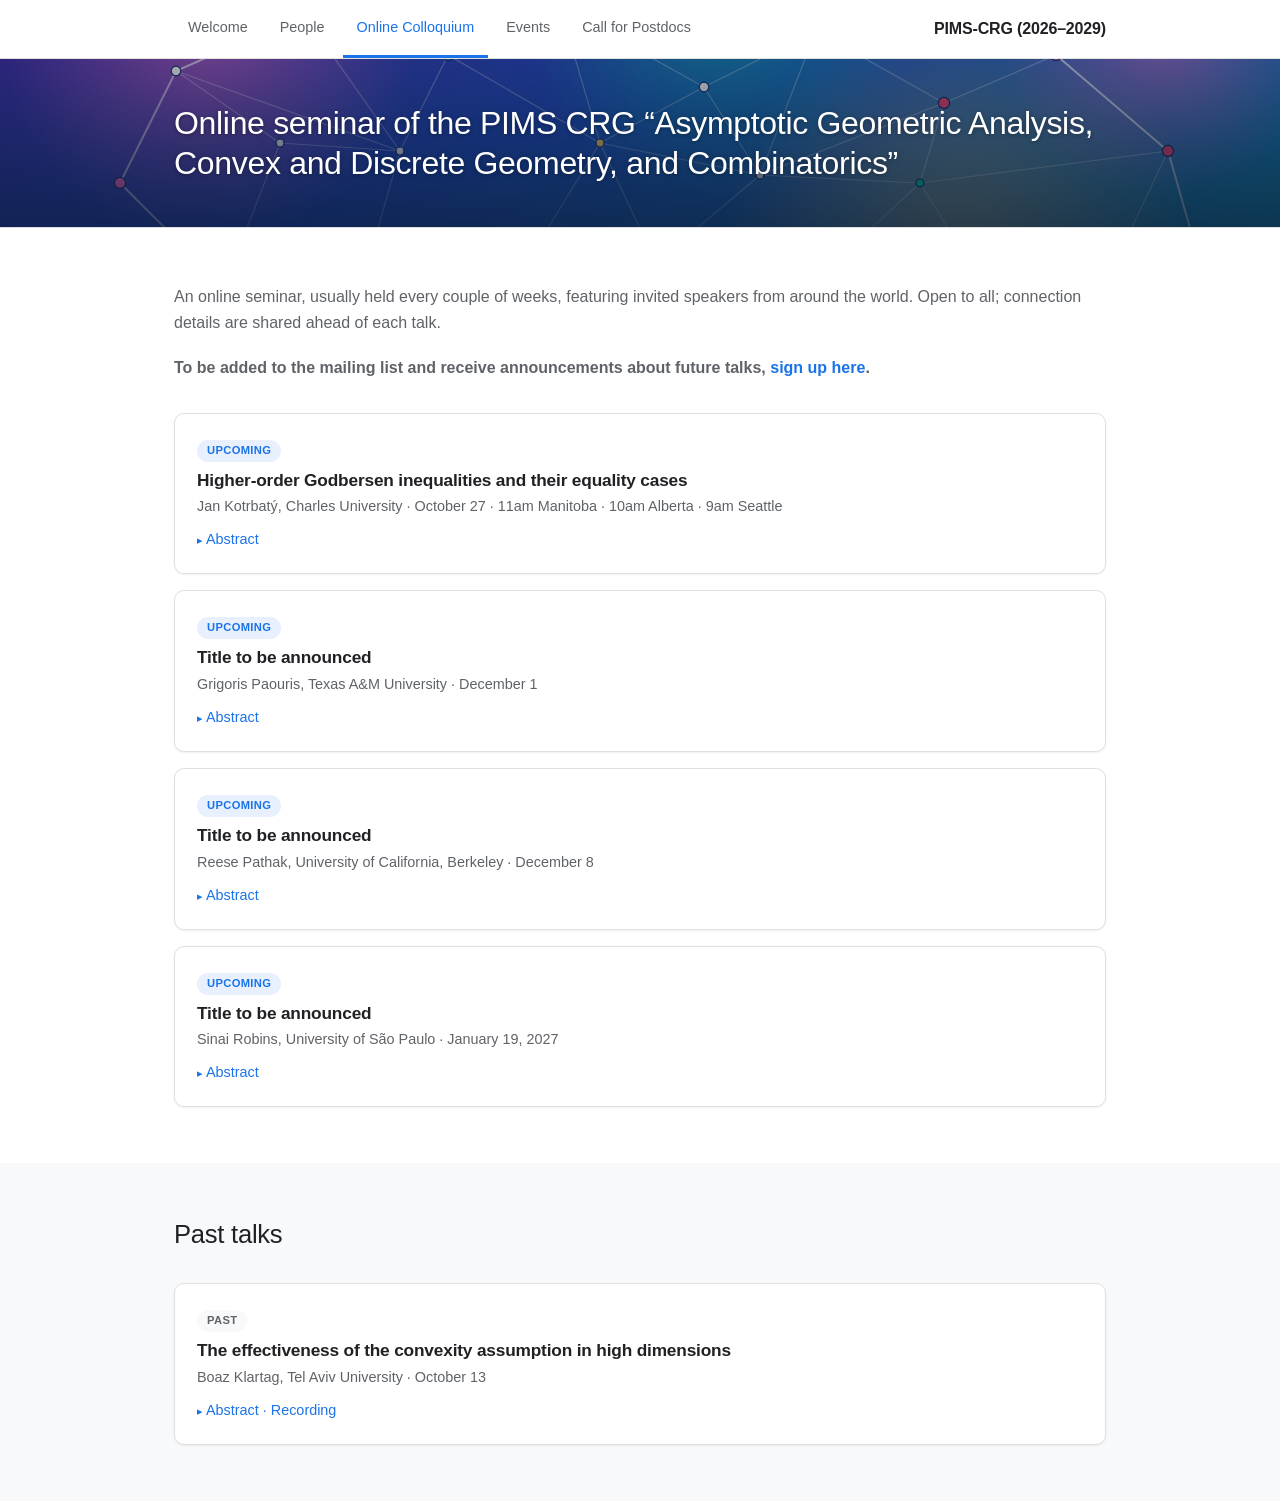
==== colloquium.html @ e13cee35 "Show Recording link inline next to Abstract toggle Co-Authored-By: Claude Sonnet 5 <noreply@anthropi" ====
<!doctype html>
<html lang="en">
<head>
  <meta charset="UTF-8" />
  <meta name="viewport" content="width=device-width, initial-scale=1.0" />
  <title>Online Colloquium | PIMS-CRG (2026&ndash;2029)</title>
  <link rel="stylesheet" href="css/style.css" />
</head>
<body>

  <nav class="site-tabs">
    <div class="container">
      <div class="nav-left">
        <button class="nav-toggle" aria-label="Toggle navigation" aria-expanded="false">
          <span></span>
        </button>
        <div class="main-nav">
          <ul>
            <li><a href="index.html">Welcome</a></li>
            <li><a href="people.html">People</a></li>
            <li><a href="colloquium.html" class="active">Online Colloquium</a></li>
            <li><a href="events.html">Events</a></li>
            <li><a href="postdocs.html">Call for Postdocs</a></li>
          </ul>
        </div>
      </div>
      <a href="index.html" class="brand-inline">PIMS-CRG (2026&ndash;2029)</a>
    </div>
  </nav>

  <div class="page-hero">
    <div class="container">
      <h1>Online seminar of the PIMS CRG &ldquo;Asymptotic Geometric Analysis, Convex and Discrete Geometry, and Combinatorics&rdquo;</h1>
    </div>
  </div>

  <section>
    <div class="container">
      <div class="section-heading wide">
        <p>An online seminar, usually held every couple of weeks, featuring invited speakers from around the world. Open to all; connection details are shared ahead of each talk.</p>
        <p><strong>To be added to the mailing list and receive announcements about future talks, <a href="https://docs.google.com/forms/d/e/1FAIpQLSdbooinpxoPMPioJtc5lwDkZCcpFOWzXtExildClo802I8Ixw/viewform?usp=publish-editor">sign up here</a>.</strong></p>
      </div>

      <div class="seminar-item">
        <span class="event-status">Upcoming</span>
        <h3 class="event-title">Higher-order Godbersen inequalities and their equality cases</h3>
        <p class="event-meta">Jan Kotrbat&yacute;, Charles University &middot; October 27 &middot; 11am Manitoba &middot; 10am Alberta &middot; 9am Seattle</p>
        <details class="abstract-toggle">
          <summary>Abstract</summary>
          <p class="muted">
            In his 1938 thesis, C. Godbersen conjectured that, among convex bodies of
            fixed positive volume, the mixed volume of a body and its reflection
            about the origin is maximized by simplices. Although not stated
            explicitly in Godbersen&rsquo;s thesis, it has been commonly conjectured
            that simplices are the only maximizers. Previously, only special cases
            and consequences of this conjecture were known. The former include
            convex bodies in dimensions two and three, bodies of constant width, and
            locally anti-blocking bodies. The latter include, for example, the
            Rogers&ndash;Shephard inequality for the volume of the difference body.
          </p>
          <p class="muted">
            In this talk we will present a full proof of Godbersen&rsquo;s
            conjecture, including the characterization of the equality cases. The
            proof of the inequality is motivated by a more general conjecture
            proposed in 2000 by R. Schneider, in which the body and its reflection
            are replaced by an array of natural embeddings of the body into a
            product space. The proof of equality cases uses a new characterization
            of simplices in terms of their face lattice. Moreover, our method
            extends naturally to this higher-order setting, providing a full proof
            of Schneider&rsquo;s conjecture.
          </p>
          <p class="muted">
            Based on joint work with F. Fry&scaron;, M. A. Mouamine, and S. Wang.
          </p>
        </details>
      </div>

      <div class="seminar-item">
        <span class="event-status">Upcoming</span>
        <h3 class="event-title">Title to be announced</h3>
        <p class="event-meta">Grigoris Paouris, Texas A&amp;M University &middot; December 1</p>
        <details class="abstract-toggle">
          <summary>Abstract</summary>
          <p class="muted">Abstract to be announced.</p>
        </details>
      </div>

      <div class="seminar-item">
        <span class="event-status">Upcoming</span>
        <h3 class="event-title">Title to be announced</h3>
        <p class="event-meta">Reese Pathak, University of California, Berkeley &middot; December 8</p>
        <details class="abstract-toggle">
          <summary>Abstract</summary>
          <p class="muted">Abstract to be announced.</p>
        </details>
      </div>

      <div class="seminar-item">
        <span class="event-status">Upcoming</span>
        <h3 class="event-title">Title to be announced</h3>
        <p class="event-meta">Sinai Robins, University of S&atilde;o Paulo &middot; January 19, 2027</p>
        <details class="abstract-toggle">
          <summary>Abstract</summary>
          <p class="muted">Abstract to be announced.</p>
        </details>
      </div>
    </div>
  </section>

  <section class="alt">
    <div class="container">
      <div class="section-heading">
        <h2>Past talks</h2>
      </div>

      <div class="seminar-item">
        <span class="event-status past">Past</span>
        <h3 class="event-title">The effectiveness of the convexity assumption in high dimensions</h3>
        <p class="event-meta">Boaz Klartag, Tel Aviv University &middot; October 13</p>
        <details class="abstract-toggle">
          <summary>Abstract &middot; <a href="https://mathtube.org/lecture/video/effectiveness-convexity-assumption-high-dimensions">Recording</a></summary>
          <p class="muted">
            We survey progress from the past five years on the distribution of mass
            in high-dimensional convex bodies and in probability distributions with
            convexity properties. The concentration of measure phenomenon has
            traditionally been studied in highly regular or structured settings,
            such as spheres, Hamming cubes, Gaussian measures, Markov chains, and
            martingales. It turns out that convexity assumptions provide an
            alternative source of regularity in high dimensions with remarkably
            similar features: Lipschitz functions are highly concentrated,
            half-spaces are nearly optimal in the isoperimetric problem, and the
            central limit theorem is nearly as strong as in the setting of
            independent random variables. We will also discuss the role of
            Bourgain&rsquo;s slicing problem as a driving force behind advances in
            our understanding of the convexity assumption in high dimensions. Based
            on joint works with P. Bizeul and J. Lehec.
          </p>
        </details>
      </div>
    </div>
  </section>

  <script src="js/main.js"></script>
</body>
</html>
---- css/style.css ----
/* ============================================
   PIMS CRG — shared stylesheet
   Google Sites–style layout: colored banner header,
   horizontal tab nav, rounded Material-style cards.
   ============================================ */

:root {
  --color-bg: #ffffff;
  --color-bg-alt: #f8f9fa;
  --color-text: #202124;
  --color-text-muted: #5f6368;
  --color-border: #e0e0e0;
  --color-primary: #1a73e8;
  --color-primary-dark: #174ea6;
  --color-banner: #1a56b8;
  --color-banner-dark: #123c82;
  --max-width: 980px;
  --radius: 10px;
  --font-sans: "Google Sans", "Segoe UI", Roboto, -apple-system, BlinkMacSystemFont, Helvetica, Arial, sans-serif;
}

* { box-sizing: border-box; }

[hidden] { display: none !important; }

body {
  margin: 0;
  font-family: var(--font-sans);
  color: var(--color-text);
  background: var(--color-bg);
  line-height: 1.6;
  font-size: 16px;
}

img { max-width: 100%; display: block; }

a { color: var(--color-primary); text-decoration: none; }
a:hover { text-decoration: underline; }

.container {
  max-width: var(--max-width);
  margin: 0 auto;
  padding: 0 24px;
}

h1, h2, h3 {
  font-weight: 500;
  line-height: 1.25;
  letter-spacing: -0.01em;
}

/* ---------- Tab navigation ---------- */

.site-tabs {
  background: #fff;
  border-bottom: 1px solid var(--color-border);
  position: sticky;
  top: 0;
  z-index: 10;
}
.site-tabs .container {
  display: flex;
  align-items: center;
  justify-content: space-between;
  gap: 16px;
}

.nav-left {
  display: flex;
  align-items: center;
}

.nav-toggle {
  display: none;
  background: none;
  border: none;
  padding: 14px 0;
  cursor: pointer;
}
.nav-toggle span,
.nav-toggle::before,
.nav-toggle::after {
  content: "";
  display: block;
  width: 22px;
  height: 2px;
  background: var(--color-text);
  margin: 4px 0;
}

.main-nav ul {
  list-style: none;
  display: flex;
  gap: 4px;
  margin: 0;
  padding: 0;
  flex-wrap: wrap;
}
.main-nav a {
  display: inline-block;
  color: var(--color-text-muted);
  text-decoration: none;
  font-size: 0.9rem;
  font-weight: 500;
  padding: 16px 14px;
  border-bottom: 3px solid transparent;
}
.main-nav a:hover {
  color: var(--color-primary);
  text-decoration: none;
}
.main-nav a.active {
  color: var(--color-primary);
  border-bottom-color: var(--color-primary);
}

.brand-inline {
  flex-shrink: 0;
  color: var(--color-text);
  text-decoration: none;
  font-size: 1rem;
  font-weight: 700;
  letter-spacing: -0.01em;
}
.brand-inline:hover {
  color: var(--color-primary);
  text-decoration: none;
}

@media (max-width: 720px) {
  .nav-toggle { display: block; }
  .main-nav {
    display: none;
    width: 100%;
  }
  .main-nav.open { display: block; }
  .main-nav ul { flex-direction: column; gap: 0; }
  .main-nav a { padding: 12px 4px; border-bottom: 1px solid var(--color-border); border-left: 3px solid transparent; }
  .main-nav a.active { border-bottom-color: var(--color-border); border-left-color: var(--color-primary); }
  .site-tabs .container { flex-wrap: wrap; }
  .nav-left { width: 100%; }
  .brand-inline { order: -1; padding: 14px 0; }
}

/* ---------- Hero banner (welcome page) ---------- */

.hero-banner {
  position: relative;
  min-height: 340px;
  display: flex;
  align-items: flex-end;
  background:
    linear-gradient(0deg, rgba(10, 20, 45, 0.65), rgba(10, 20, 45, 0.15)),
    url("../images/banner-geometry.svg") center / cover no-repeat;
  border-bottom: 1px solid var(--color-border);
}
.hero-banner .container { padding-top: 48px; padding-bottom: 32px; }
.hero-banner .hero-eyebrow {
  color: #fff;
  font-weight: 700;
  font-size: 0.8rem;
  text-transform: uppercase;
  letter-spacing: 0.06em;
  margin-bottom: 10px;
  opacity: 0.9;
}
.hero-banner h1 {
  color: #fff;
  font-size: 2.4rem;
  margin: 0;
  max-width: 760px;
  text-shadow: 0 1px 4px rgba(0, 0, 0, 0.35);
}

/* ---------- Intro / description block ---------- */

.intro-block { padding: 44px 0; }
.intro-block p {
  color: var(--color-text);
  font-size: 1.08rem;
  margin: 0;
}

/* ---------- News ---------- */

.news-item {
  padding: 18px 0;
  border-bottom: 1px solid var(--color-border);
}
.news-item:last-child { border-bottom: none; }
.news-date {
  color: var(--color-text-muted);
  font-size: 0.8rem;
  text-transform: uppercase;
  letter-spacing: 0.03em;
  margin: 0 0 4px;
}
.news-title { margin: 0 0 4px; font-size: 1.05rem; font-weight: 700; }
.news-item p.muted { margin: 0; }

/* ---------- Page hero (inner pages) ---------- */

.page-hero {
  padding: 44px 0 34px;
  background:
    linear-gradient(0deg, rgba(10, 20, 45, 0.72), rgba(10, 20, 45, 0.35)),
    url("../images/banner-geometry.svg") center / cover no-repeat;
  border-bottom: 1px solid var(--color-border);
}
.page-hero .hero-eyebrow {
  color: #fff;
  font-weight: 700;
  font-size: 0.8rem;
  text-transform: uppercase;
  letter-spacing: 0.06em;
  margin-bottom: 10px;
  opacity: 0.9;
}
.page-hero h1 {
  color: #fff;
  font-size: 2rem;
  margin: 0 0 10px;
  text-shadow: 0 1px 4px rgba(0, 0, 0, 0.35);
}
.page-hero p { color: rgba(255, 255, 255, 0.85); max-width: 640px; margin: 0; }

/* ---------- Buttons ---------- */

.btn {
  display: inline-block;
  padding: 11px 24px;
  border-radius: 24px;
  font-size: 0.92rem;
  font-weight: 500;
  text-decoration: none;
  cursor: pointer;
  border: 1px solid transparent;
}
.btn:hover { text-decoration: none; }
.btn-primary {
  background: var(--color-primary);
  color: #fff;
  box-shadow: 0 1px 3px rgba(26, 115, 232, 0.4);
}
.btn-primary:hover { background: var(--color-primary-dark); }
.btn-outline {
  background: #fff;
  color: var(--color-primary);
  border-color: var(--color-border);
}
.btn-outline:hover { background: var(--color-bg-alt); }

/* ---------- Sections ---------- */

main { padding-bottom: 20px; }

section { padding: 56px 0; }
section.alt { background: var(--color-bg-alt); }

.section-heading { margin-bottom: 32px; max-width: 680px; }
.section-heading h2 { font-size: 1.6rem; margin: 0 0 10px; }
.section-heading p { color: var(--color-text-muted); margin: 0; }
.section-heading p + p { margin-top: 20px; }
.section-heading.wide { max-width: none; }

/* ---------- Plain text blocks ---------- */

.block-list {
  display: flex;
  flex-direction: column;
  gap: 20px;
}
.block p {
  margin: 0;
  color: var(--color-text);
}

/* ---------- Grid / Cards ---------- */

.grid {
  display: grid;
  gap: 20px;
}
.grid-2 { grid-template-columns: repeat(2, 1fr); }
.grid-3 { grid-template-columns: repeat(3, 1fr); }

@media (max-width: 720px) {
  .grid-2, .grid-3 { grid-template-columns: 1fr; }
}

.card {
  background: #fff;
  border: 1px solid var(--color-border);
  border-radius: var(--radius);
  padding: 24px;
  box-shadow: 0 1px 2px rgba(60, 64, 67, 0.08);
}
.card .tag {
  display: inline-block;
  font-size: 0.72rem;
  font-weight: 700;
  text-transform: uppercase;
  letter-spacing: 0.04em;
  color: var(--color-primary);
  background: #e8f0fe;
  padding: 3px 10px;
  border-radius: 999px;
  margin-bottom: 12px;
}
.card h3 { margin: 0 0 8px; font-size: 1.08rem; }
.card p { margin: 0; color: var(--color-text-muted); font-size: 0.94rem; }

/* ---------- People ---------- */

.institution-group { margin-bottom: 44px; }
.institution-group:last-child { margin-bottom: 0; }
.institution-group h3 {
  font-size: 0.82rem;
  color: var(--color-text-muted);
  text-transform: uppercase;
  letter-spacing: 0.05em;
  font-weight: 700;
  margin: 0 0 18px;
}

.person-card {
  display: flex;
  gap: 16px;
  align-items: flex-start;
  background: #fff;
  border: 1px solid var(--color-border);
  border-radius: var(--radius);
  padding: 20px;
  box-shadow: 0 1px 2px rgba(60, 64, 67, 0.08);
}
.person-photo {
  width: 64px;
  height: 64px;
  border-radius: 50%;
  background: var(--color-bg-alt);
  border: 1px solid var(--color-border);
  flex-shrink: 0;
  display: flex;
  align-items: center;
  justify-content: center;
  color: var(--color-text-muted);
  font-size: 0.65rem;
  text-align: center;
  overflow: hidden;
}
.person-photo img {
  width: 100%;
  height: 100%;
  object-fit: cover;
}
.person-name { font-weight: 700; margin: 0; font-size: 1.02rem; }
.person-role { color: var(--color-text-muted); font-size: 0.9rem; margin: 3px 0 6px; }
.person-bio { color: var(--color-text-muted); font-size: 0.9rem; margin: 0; }

.group-photo {
  width: 100%;
  background: var(--color-bg-alt);
  border: 1px solid var(--color-border);
  border-radius: var(--radius);
  aspect-ratio: 16 / 7;
  display: flex;
  align-items: center;
  justify-content: center;
  color: var(--color-text-muted);
  font-size: 0.9rem;
  margin-bottom: 8px;
}
.group-photo-caption {
  color: var(--color-text-muted);
  font-size: 0.85rem;
  font-style: italic;
  margin: 0 0 28px;
}

/* ---------- TBA placeholder ---------- */

.tba {
  text-align: center;
  font-size: 3rem;
  font-weight: 700;
  letter-spacing: 0.08em;
  color: var(--color-text-muted);
  padding: 60px 0;
  margin: 0;
}

/* ---------- Events / Seminars ---------- */

.event-item {
  display: flex;
  gap: 20px;
  padding: 22px;
  background: #fff;
  border: 1px solid var(--color-border);
  border-radius: var(--radius);
  box-shadow: 0 1px 2px rgba(60, 64, 67, 0.08);
  margin-bottom: 16px;
}
.event-item:last-child { margin-bottom: 0; }

.event-date {
  display: flex;
  flex-direction: column;
  align-items: center;
  justify-content: center;
  flex-shrink: 0;
  width: 72px;
  background: var(--color-bg-alt);
  border-radius: 8px;
  padding: 10px 0;
}
.event-date .day { font-size: 1.4rem; font-weight: 700; line-height: 1; }
.event-date .month { font-size: 0.8rem; color: var(--color-text-muted); text-transform: uppercase; }
.event-date .year { font-size: 0.75rem; color: var(--color-text-muted); }

.event-title { margin: 0 0 4px; font-size: 1.08rem; font-weight: 700; }
.event-meta { color: var(--color-text-muted); font-size: 0.9rem; margin: 0 0 6px; }
.event-status {
  display: inline-block;
  font-size: 0.7rem;
  font-weight: 700;
  text-transform: uppercase;
  letter-spacing: 0.03em;
  color: var(--color-primary);
  background: #e8f0fe;
  padding: 2px 10px;
  border-radius: 999px;
  margin-bottom: 8px;
}
.event-status.past { color: var(--color-text-muted); background: var(--color-bg-alt); }

.seminar-item {
  padding: 22px;
  background: #fff;
  border: 1px solid var(--color-border);
  border-radius: var(--radius);
  box-shadow: 0 1px 2px rgba(60, 64, 67, 0.08);
  margin-bottom: 16px;
}
.seminar-item:last-child { margin-bottom: 0; }

.pub-links a {
  font-size: 0.88rem;
  margin-right: 16px;
  font-weight: 500;
}

.abstract-toggle { margin-top: 10px; }
.abstract-toggle summary {
  cursor: pointer;
  color: var(--color-primary);
  font-weight: 500;
  font-size: 0.9rem;
  list-style: none;
}
.abstract-toggle summary::-webkit-details-marker { display: none; }
.abstract-toggle summary::before {
  content: "▸ ";
  font-size: 0.75em;
}
.abstract-toggle[open] summary::before { content: "▾ "; }
.abstract-toggle p { margin: 10px 0 0; }

/* ---------- Contact ---------- */

.contact-block {
  background: #fff;
  border: 1px solid var(--color-border);
  border-radius: var(--radius);
  padding: 24px;
  box-shadow: 0 1px 2px rgba(60, 64, 67, 0.08);
  display: flex;
  flex-direction: column;
  gap: 16px;
}
.contact-row { display: flex; gap: 12px; flex-wrap: wrap; }
.contact-label { font-weight: 700; min-width: 140px; flex-shrink: 0; }
.contact-value { color: var(--color-text-muted); }

form.contact-form {
  display: flex;
  flex-direction: column;
  gap: 16px;
  background: #fff;
  border: 1px solid var(--color-border);
  border-radius: var(--radius);
  padding: 24px;
  box-shadow: 0 1px 2px rgba(60, 64, 67, 0.08);
}
.form-row label {
  display: block;
  font-weight: 700;
  font-size: 0.88rem;
  margin-bottom: 6px;
}
.form-row input,
.form-row textarea {
  width: 100%;
  padding: 10px 12px;
  border: 1px solid var(--color-border);
  border-radius: 6px;
  font-family: inherit;
  font-size: 0.95rem;
}
.form-row input:focus,
.form-row textarea:focus {
  outline: 2px solid var(--color-primary);
  outline-offset: 1px;
}
.form-row textarea { resize: vertical; min-height: 110px; }

/* ---------- Footer ---------- */

.site-footer {
  border-top: 1px solid var(--color-border);
  padding: 20px 0;
  color: var(--color-text-muted);
  font-size: 0.85rem;
}
.site-footer .container {
  display: flex;
  justify-content: space-between;
  flex-wrap: wrap;
  gap: 10px;
}
.site-footer a { color: var(--color-text-muted); }

/* ---------- Utility ---------- */

.muted { color: var(--color-text-muted); }
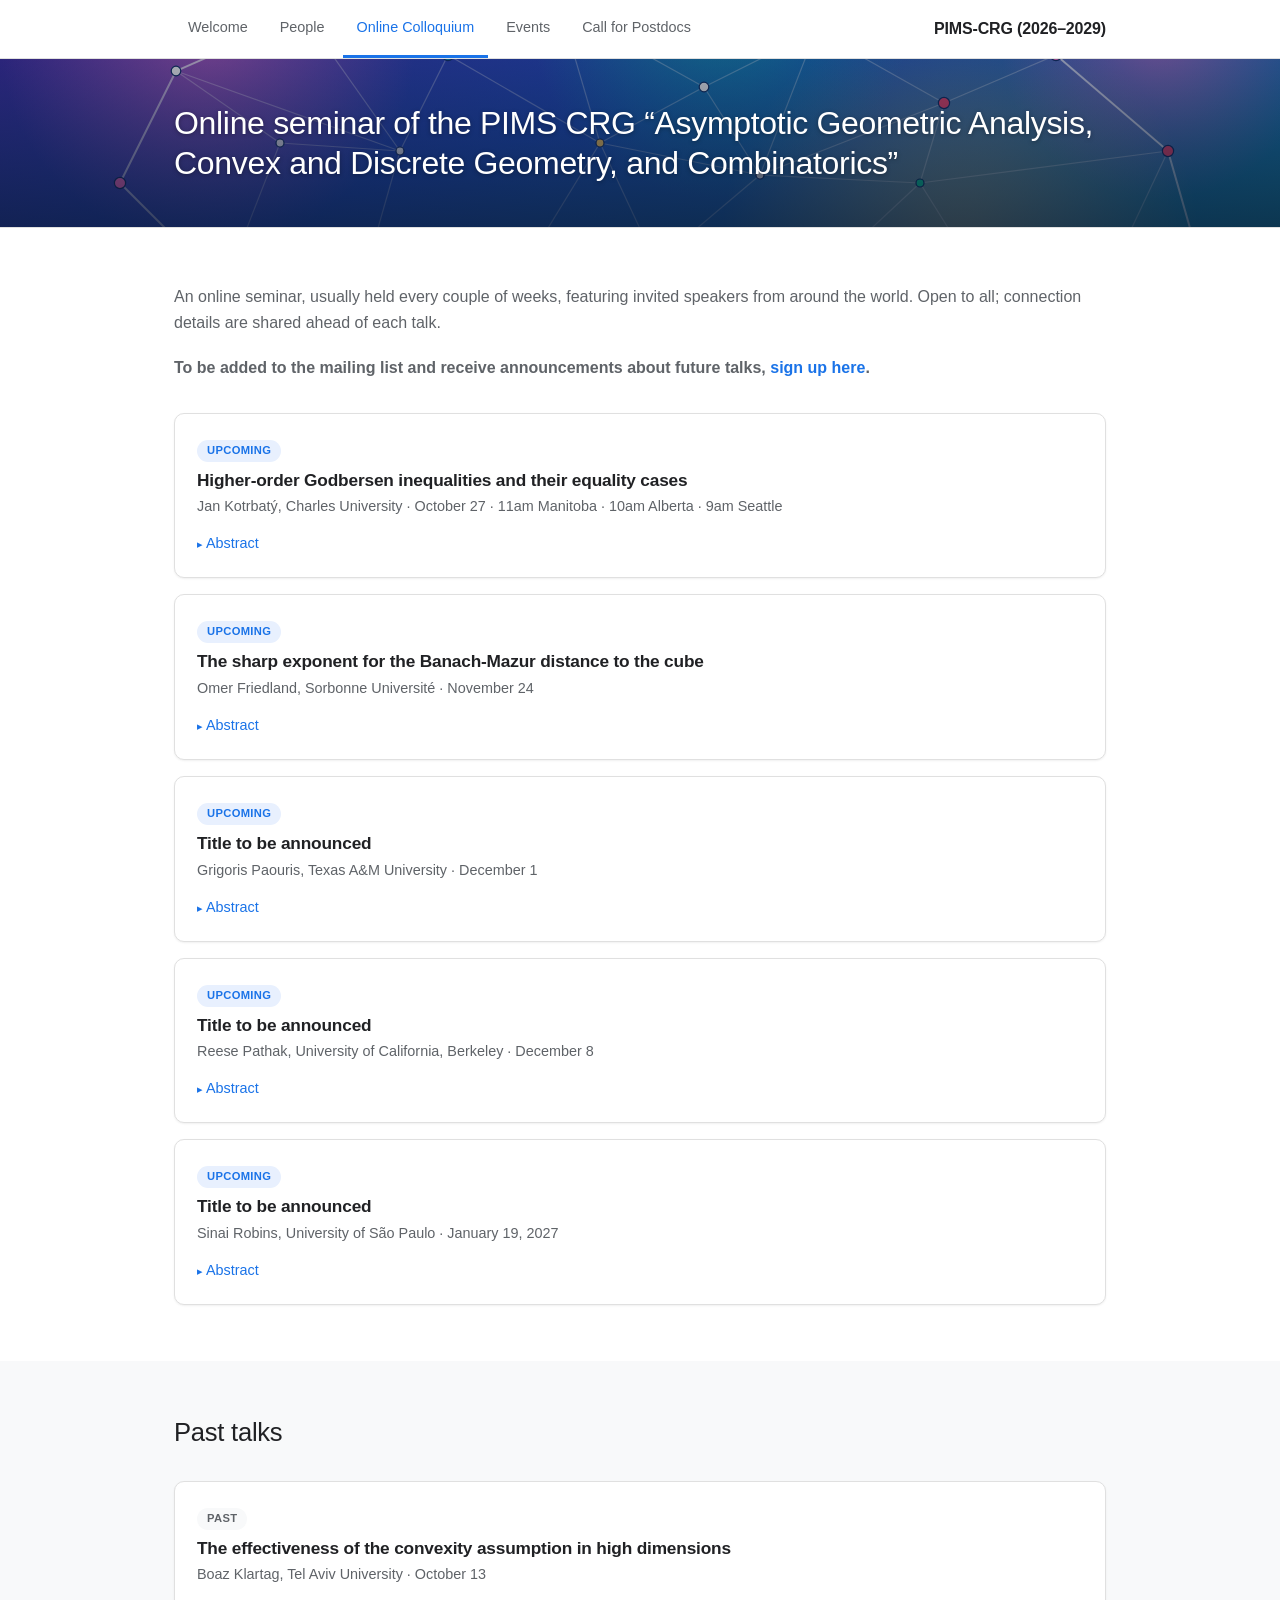
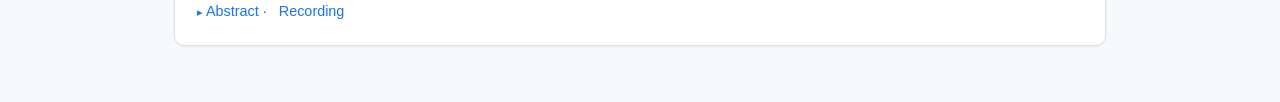
==== commit 6b4123fa: "Add Omer Friedland's Nov 24 talk to colloquium schedule and News Co-Authored-By: Claude Sonnet 5 <no" ====
--- a/colloquium.html
+++ b/colloquium.html
@@ -77,6 +77,23 @@
 
       <div class="seminar-item">
         <span class="event-status">Upcoming</span>
+        <h3 class="event-title">The sharp exponent for the Banach-Mazur distance to the cube</h3>
+        <p class="event-meta">Omer Friedland, Sorbonne Universit&eacute; &middot; November 24</p>
+        <details class="abstract-toggle">
+          <summary>Abstract</summary>
+          <p class="muted">
+            In 1960, Gr&uuml;nbaum asked for an estimate of the Banach-Mazur radius
+            of the n-dimensional cube. In joint work with Assaf Naor and Pierre
+            Youssef, we proved an upper bound of order n^{2/3}. In a recent paper, I
+            established a matching lower bound up to logarithmic factors, showing
+            that the exponent 2/3 is sharp. I will discuss the main ideas behind
+            these results.
+          </p>
+        </details>
+      </div>
+
+      <div class="seminar-item">
+        <span class="event-status">Upcoming</span>
         <h3 class="event-title">Title to be announced</h3>
         <p class="event-meta">Grigoris Paouris, Texas A&amp;M University &middot; December 1</p>
         <details class="abstract-toggle">
--- a/css/style.css
+++ b/css/style.css
@@ -450,7 +450,7 @@
   font-weight: 500;
 }
 
-.abstract-toggle { margin-top: 10px; }
+.abstract-toggle { margin-top: 14px; }
 .abstract-toggle summary {
   cursor: pointer;
   color: var(--color-primary);
@@ -464,6 +464,7 @@
   font-size: 0.75em;
 }
 .abstract-toggle[open] summary::before { content: "▾ "; }
+.abstract-toggle summary a { margin-left: 8px; }
 .abstract-toggle p { margin: 10px 0 0; }
 
 /* ---------- Contact ---------- */
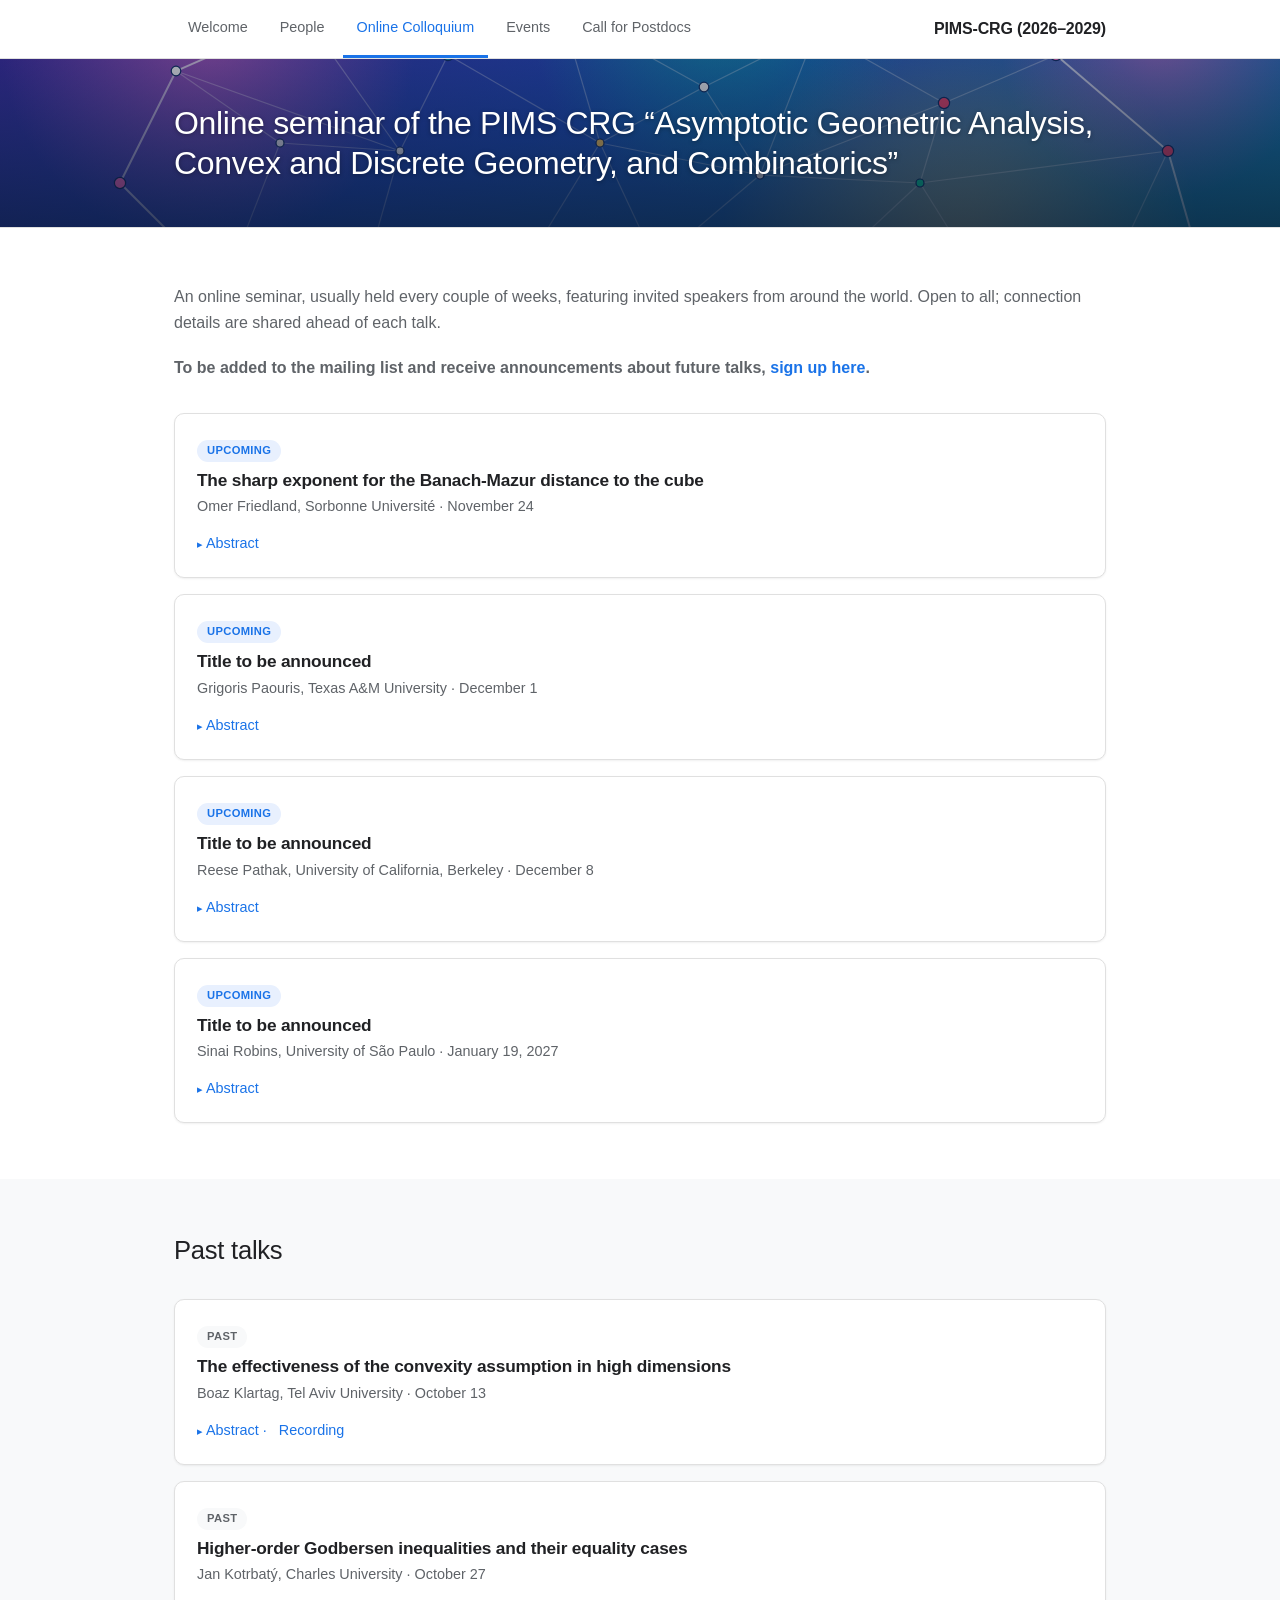
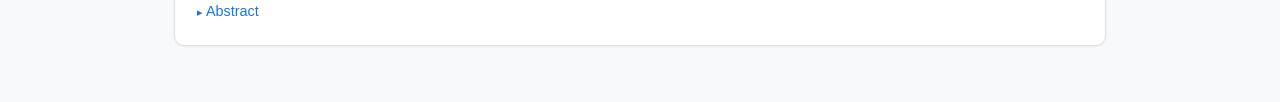
==== commit 4c160960: "Move Jan Kotrbaty's talk to Past; drop past-talk News items Co-Authored-By: Claude Sonnet 5 <noreply" ====
--- a/colloquium.html
+++ b/colloquium.html
@@ -39,40 +39,6 @@
       <div class="section-heading wide">
         <p>An online seminar, usually held every couple of weeks, featuring invited speakers from around the world. Open to all; connection details are shared ahead of each talk.</p>
         <p><strong>To be added to the mailing list and receive announcements about future talks, <a href="https://docs.google.com/forms/d/e/1FAIpQLSdbooinpxoPMPioJtc5lwDkZCcpFOWzXtExildClo802I8Ixw/viewform?usp=publish-editor">sign up here</a>.</strong></p>
-      </div>
-
-      <div class="seminar-item">
-        <span class="event-status">Upcoming</span>
-        <h3 class="event-title">Higher-order Godbersen inequalities and their equality cases</h3>
-        <p class="event-meta">Jan Kotrbat&yacute;, Charles University &middot; October 27 &middot; 11am Manitoba &middot; 10am Alberta &middot; 9am Seattle</p>
-        <details class="abstract-toggle">
-          <summary>Abstract</summary>
-          <p class="muted">
-            In his 1938 thesis, C. Godbersen conjectured that, among convex bodies of
-            fixed positive volume, the mixed volume of a body and its reflection
-            about the origin is maximized by simplices. Although not stated
-            explicitly in Godbersen&rsquo;s thesis, it has been commonly conjectured
-            that simplices are the only maximizers. Previously, only special cases
-            and consequences of this conjecture were known. The former include
-            convex bodies in dimensions two and three, bodies of constant width, and
-            locally anti-blocking bodies. The latter include, for example, the
-            Rogers&ndash;Shephard inequality for the volume of the difference body.
-          </p>
-          <p class="muted">
-            In this talk we will present a full proof of Godbersen&rsquo;s
-            conjecture, including the characterization of the equality cases. The
-            proof of the inequality is motivated by a more general conjecture
-            proposed in 2000 by R. Schneider, in which the body and its reflection
-            are replaced by an array of natural embeddings of the body into a
-            product space. The proof of equality cases uses a new characterization
-            of simplices in terms of their face lattice. Moreover, our method
-            extends naturally to this higher-order setting, providing a full proof
-            of Schneider&rsquo;s conjecture.
-          </p>
-          <p class="muted">
-            Based on joint work with F. Fry&scaron;, M. A. Mouamine, and S. Wang.
-          </p>
-        </details>
       </div>
 
       <div class="seminar-item">
@@ -154,6 +120,40 @@
           </p>
         </details>
       </div>
+
+      <div class="seminar-item">
+        <span class="event-status past">Past</span>
+        <h3 class="event-title">Higher-order Godbersen inequalities and their equality cases</h3>
+        <p class="event-meta">Jan Kotrbat&yacute;, Charles University &middot; October 27</p>
+        <details class="abstract-toggle">
+          <summary>Abstract</summary>
+          <p class="muted">
+            In his 1938 thesis, C. Godbersen conjectured that, among convex bodies of
+            fixed positive volume, the mixed volume of a body and its reflection
+            about the origin is maximized by simplices. Although not stated
+            explicitly in Godbersen&rsquo;s thesis, it has been commonly conjectured
+            that simplices are the only maximizers. Previously, only special cases
+            and consequences of this conjecture were known. The former include
+            convex bodies in dimensions two and three, bodies of constant width, and
+            locally anti-blocking bodies. The latter include, for example, the
+            Rogers&ndash;Shephard inequality for the volume of the difference body.
+          </p>
+          <p class="muted">
+            In this talk we will present a full proof of Godbersen&rsquo;s
+            conjecture, including the characterization of the equality cases. The
+            proof of the inequality is motivated by a more general conjecture
+            proposed in 2000 by R. Schneider, in which the body and its reflection
+            are replaced by an array of natural embeddings of the body into a
+            product space. The proof of equality cases uses a new characterization
+            of simplices in terms of their face lattice. Moreover, our method
+            extends naturally to this higher-order setting, providing a full proof
+            of Schneider&rsquo;s conjecture.
+          </p>
+          <p class="muted">
+            Based on joint work with F. Fry&scaron;, M. A. Mouamine, and S. Wang.
+          </p>
+        </details>
+      </div>
     </div>
   </section>
 
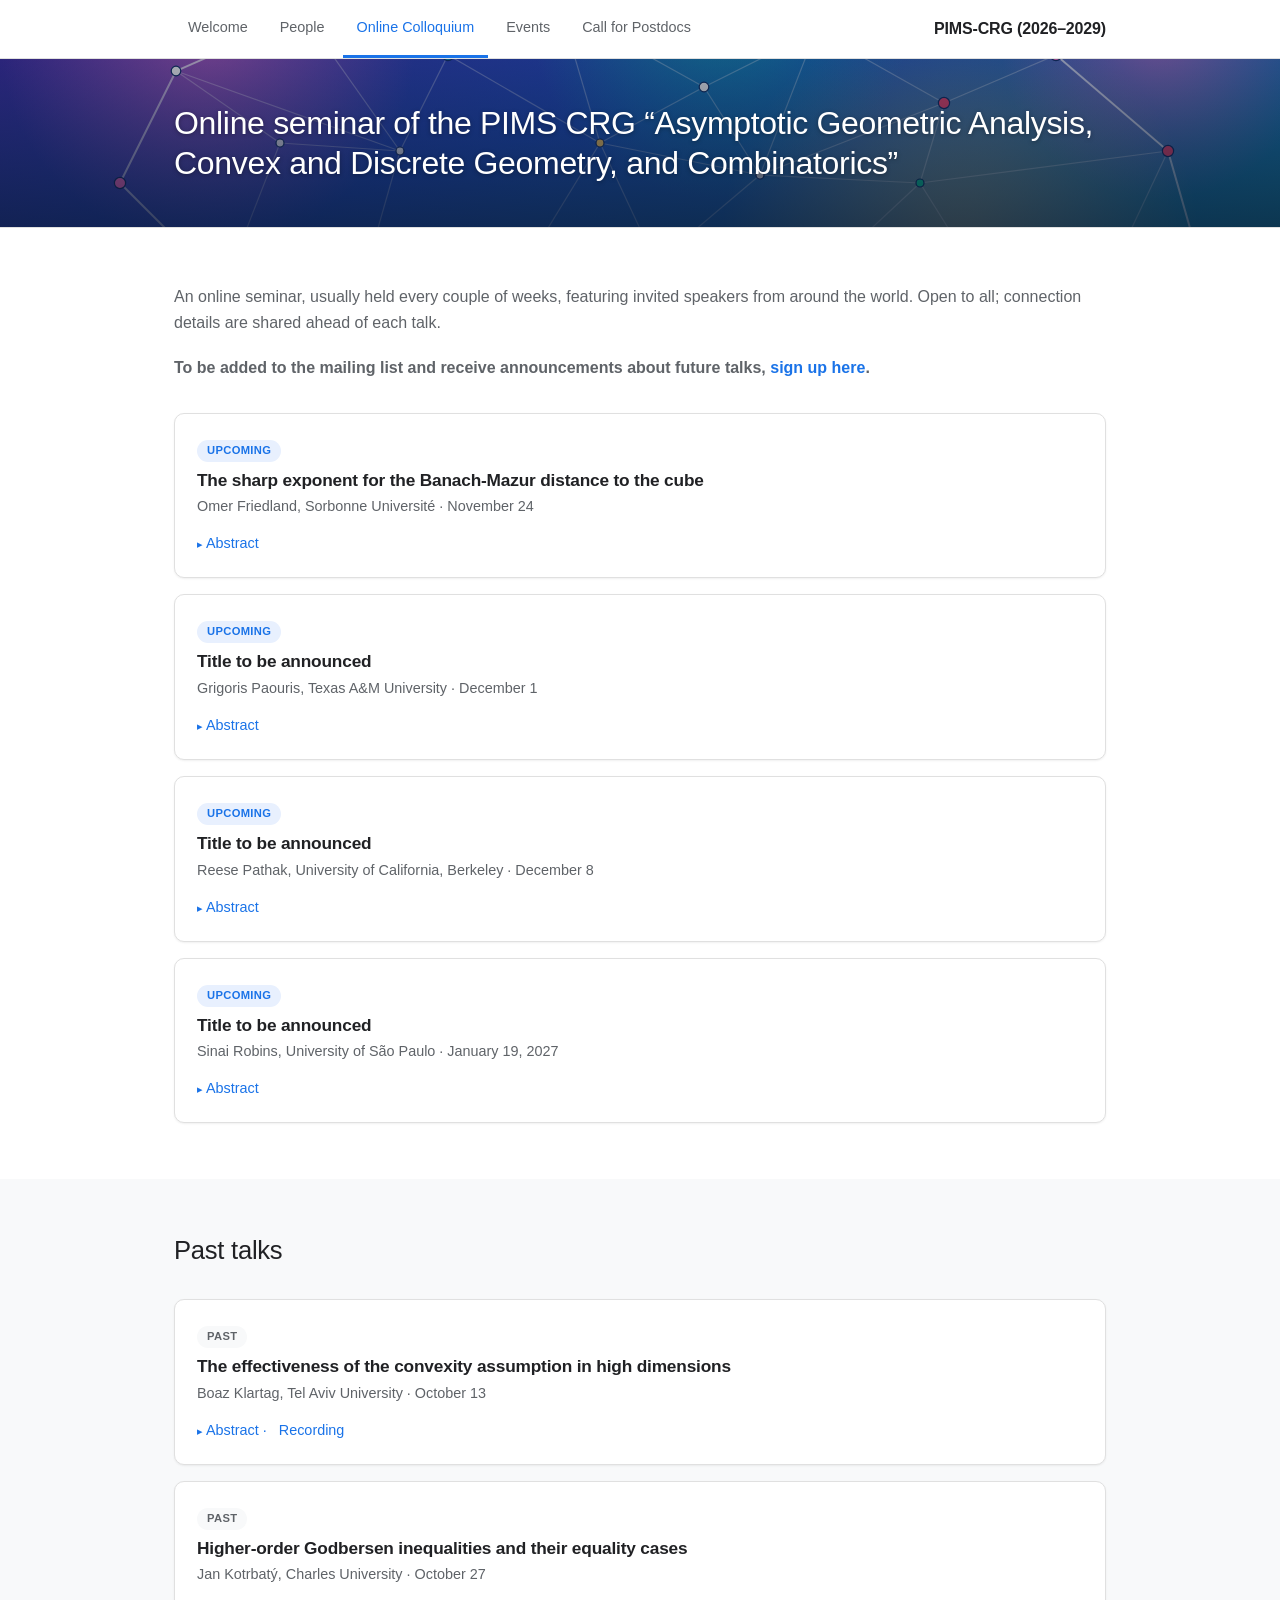
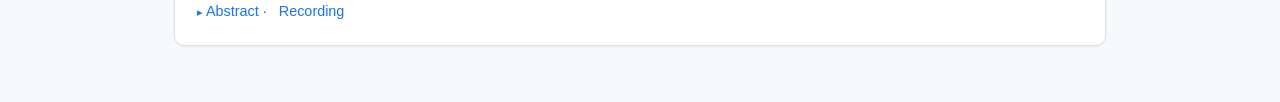
==== commit 6ec5e2ca: "Add MathTube recording link to Jan Kotrbaty's past talk Co-Authored-By: Claude Sonnet 5 <noreply@ant" ====
--- a/colloquium.html
+++ b/colloquium.html
@@ -126,7 +126,7 @@
         <h3 class="event-title">Higher-order Godbersen inequalities and their equality cases</h3>
         <p class="event-meta">Jan Kotrbat&yacute;, Charles University &middot; October 27</p>
         <details class="abstract-toggle">
-          <summary>Abstract</summary>
+          <summary>Abstract &middot; <a href="https://mathtube.org/lecture/video/higher-order-godbersen-inequalities-and-their-equality-cases">Recording</a></summary>
           <p class="muted">
             In his 1938 thesis, C. Godbersen conjectured that, among convex bodies of
             fixed positive volume, the mixed volume of a body and its reflection
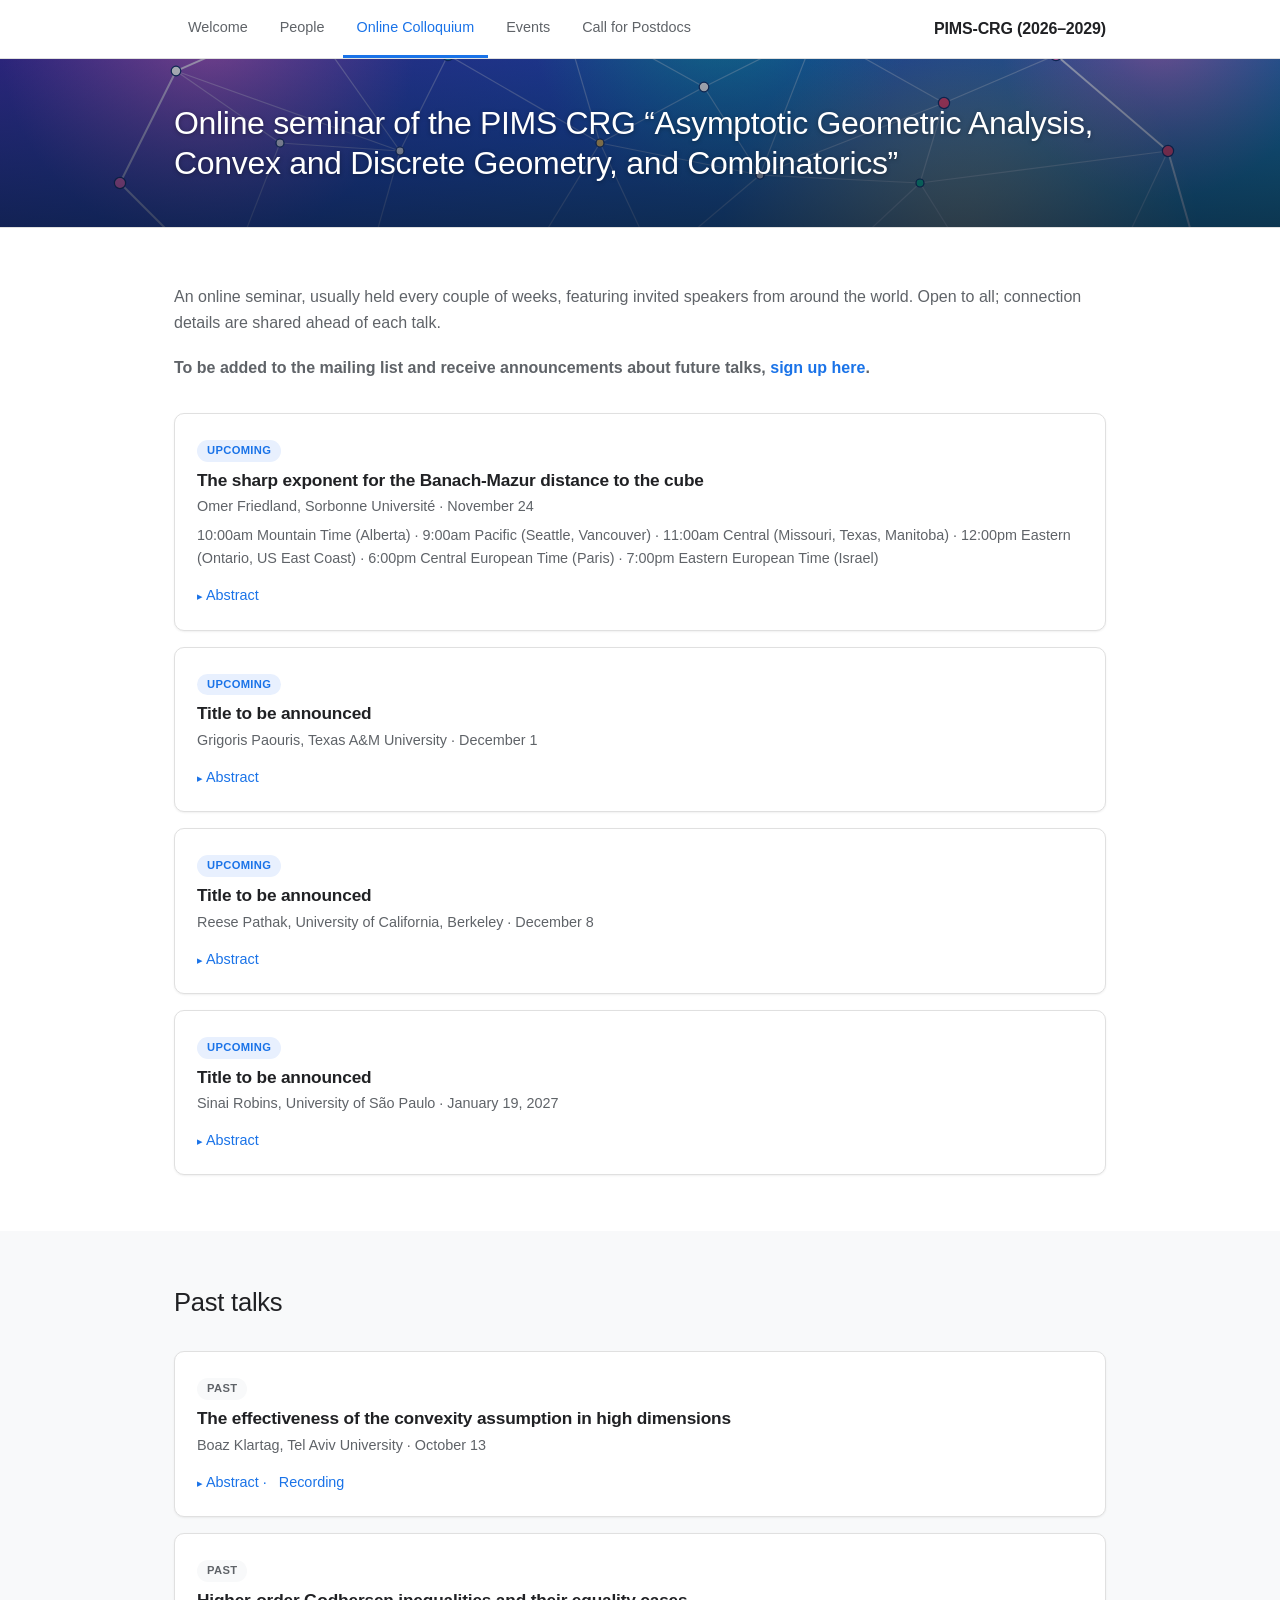
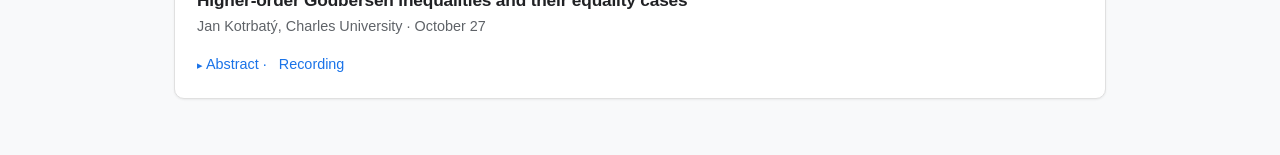
==== commit fe9eb7e7: "Add talk time with timezone conversions for Omer Friedland's talk Co-Authored-By: Claude Sonnet 5 <n" ====
--- a/colloquium.html
+++ b/colloquium.html
@@ -45,6 +45,7 @@
         <span class="event-status">Upcoming</span>
         <h3 class="event-title">The sharp exponent for the Banach-Mazur distance to the cube</h3>
         <p class="event-meta">Omer Friedland, Sorbonne Universit&eacute; &middot; November 24</p>
+        <p class="event-meta">10:00am Mountain Time (Alberta) &middot; 9:00am Pacific (Seattle, Vancouver) &middot; 11:00am Central (Missouri, Texas, Manitoba) &middot; 12:00pm Eastern (Ontario, US East Coast) &middot; 6:00pm Central European Time (Paris) &middot; 7:00pm Eastern European Time (Israel)</p>
         <details class="abstract-toggle">
           <summary>Abstract</summary>
           <p class="muted">
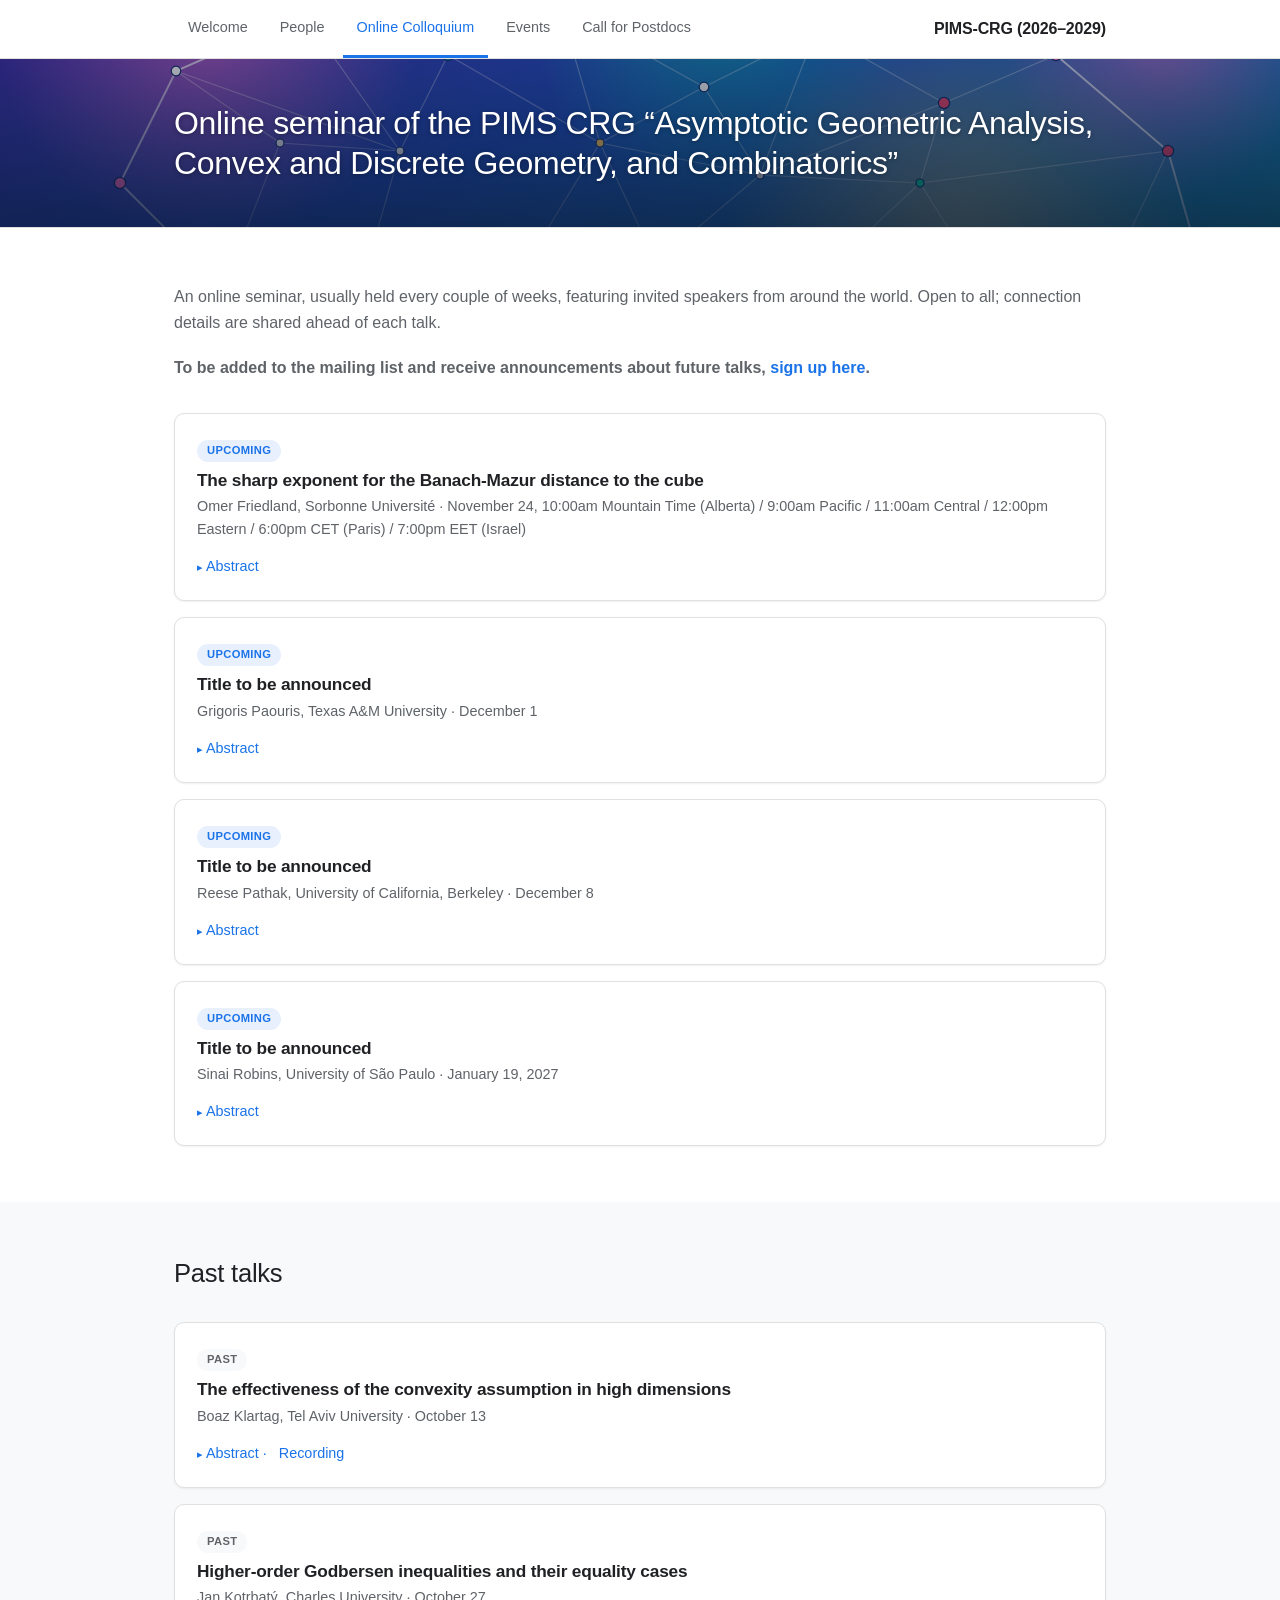
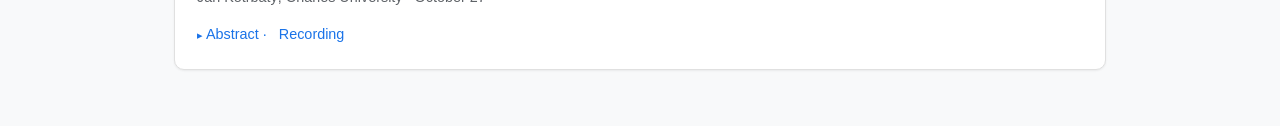
==== commit 16e28edc: "Merge Omer Friedland's talk time into the standard event-meta line Co-Authored-By: Claude Sonnet 5 <" ====
--- a/colloquium.html
+++ b/colloquium.html
@@ -44,8 +44,7 @@
       <div class="seminar-item">
         <span class="event-status">Upcoming</span>
         <h3 class="event-title">The sharp exponent for the Banach-Mazur distance to the cube</h3>
-        <p class="event-meta">Omer Friedland, Sorbonne Universit&eacute; &middot; November 24</p>
-        <p class="event-meta">10:00am Mountain Time (Alberta) &middot; 9:00am Pacific (Seattle, Vancouver) &middot; 11:00am Central (Missouri, Texas, Manitoba) &middot; 12:00pm Eastern (Ontario, US East Coast) &middot; 6:00pm Central European Time (Paris) &middot; 7:00pm Eastern European Time (Israel)</p>
+        <p class="event-meta">Omer Friedland, Sorbonne Universit&eacute; &middot; November 24, 10:00am Mountain Time (Alberta) / 9:00am Pacific / 11:00am Central / 12:00pm Eastern / 6:00pm CET (Paris) / 7:00pm EET (Israel)</p>
         <details class="abstract-toggle">
           <summary>Abstract</summary>
           <p class="muted">
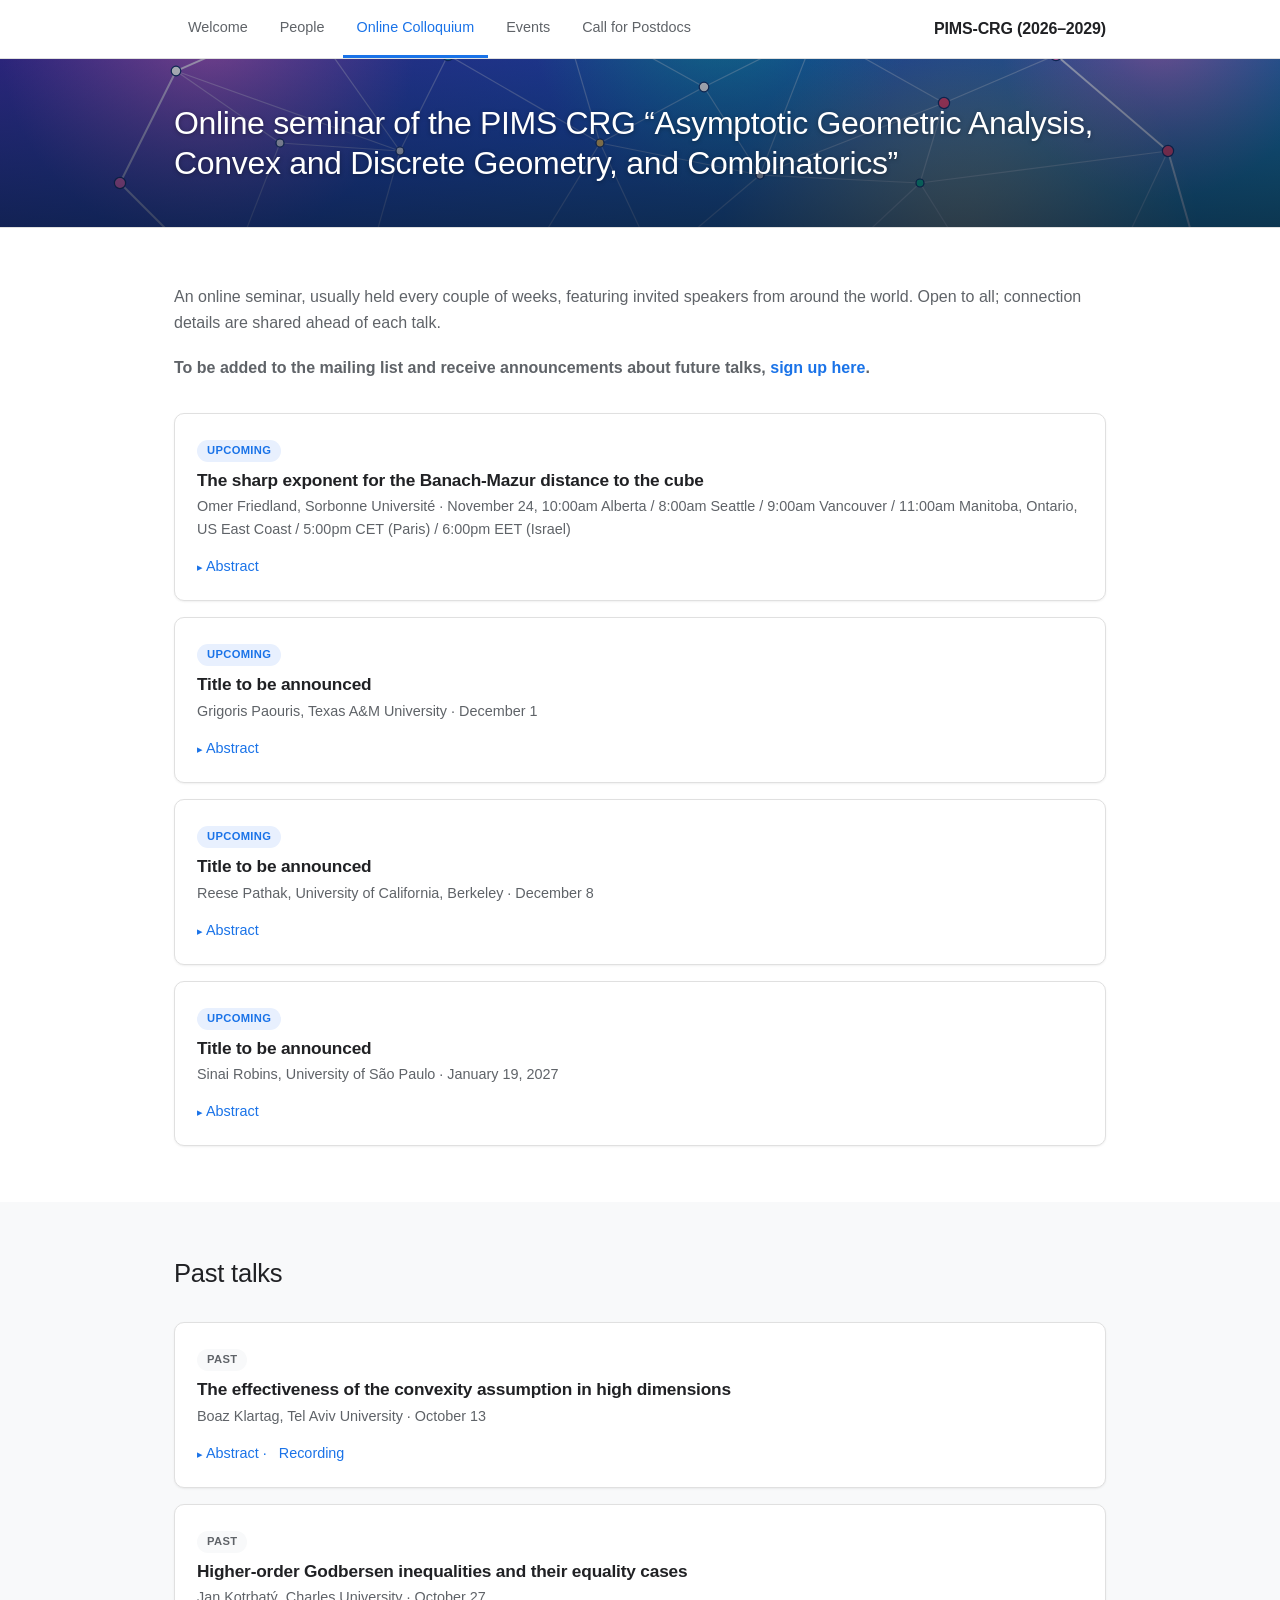
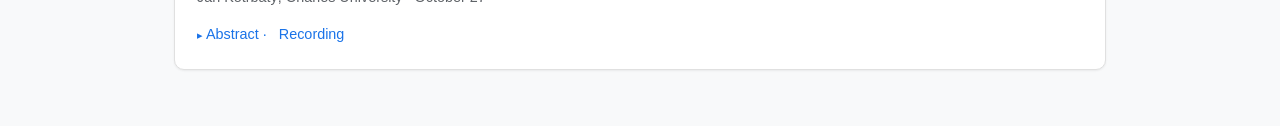
==== commit 61bbabde: "Correct Omer Friedland's talk times for 2026 BC/Alberta/Manitoba clock changes Co-Authored-By: Claud" ====
--- a/colloquium.html
+++ b/colloquium.html
@@ -44,7 +44,7 @@
       <div class="seminar-item">
         <span class="event-status">Upcoming</span>
         <h3 class="event-title">The sharp exponent for the Banach-Mazur distance to the cube</h3>
-        <p class="event-meta">Omer Friedland, Sorbonne Universit&eacute; &middot; November 24, 10:00am Mountain Time (Alberta) / 9:00am Pacific / 11:00am Central / 12:00pm Eastern / 6:00pm CET (Paris) / 7:00pm EET (Israel)</p>
+        <p class="event-meta">Omer Friedland, Sorbonne Universit&eacute; &middot; November 24, 10:00am Alberta / 8:00am Seattle / 9:00am Vancouver / 11:00am Manitoba, Ontario, US East Coast / 5:00pm CET (Paris) / 6:00pm EET (Israel)</p>
         <details class="abstract-toggle">
           <summary>Abstract</summary>
           <p class="muted">
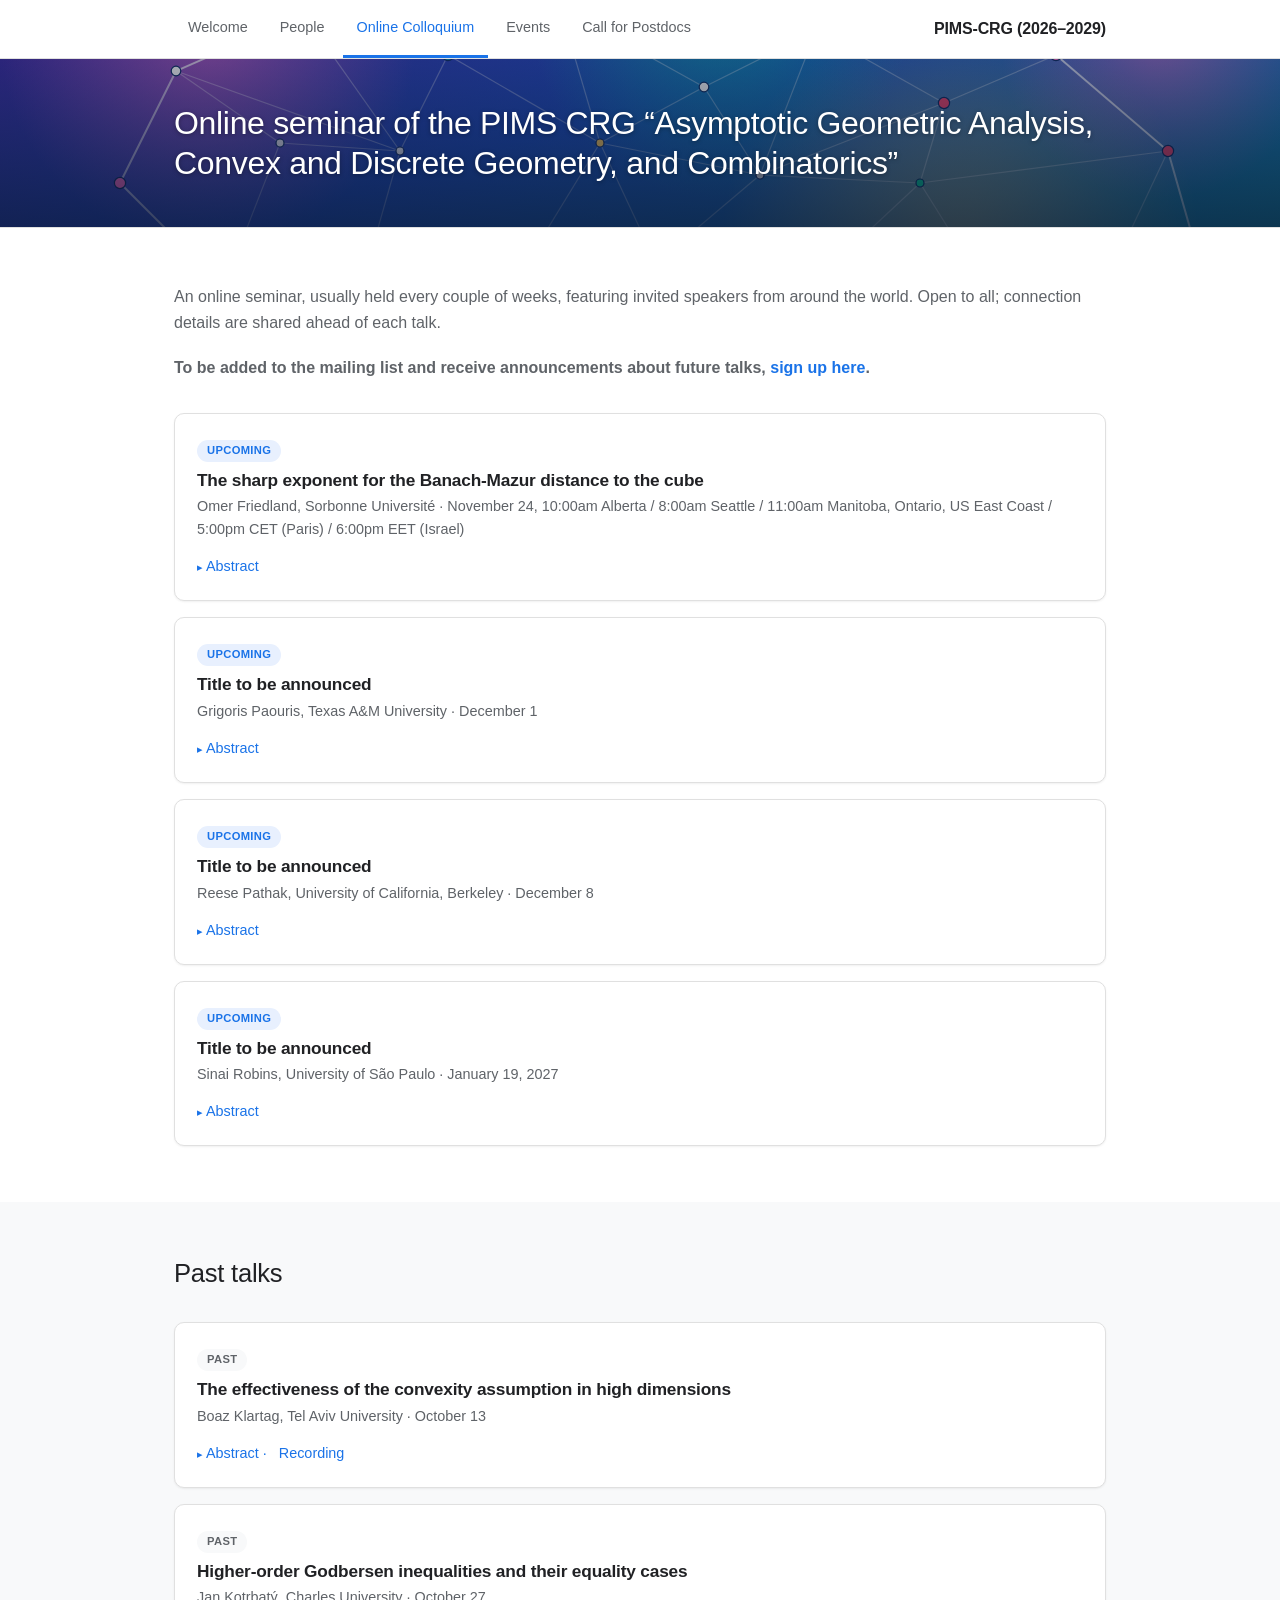
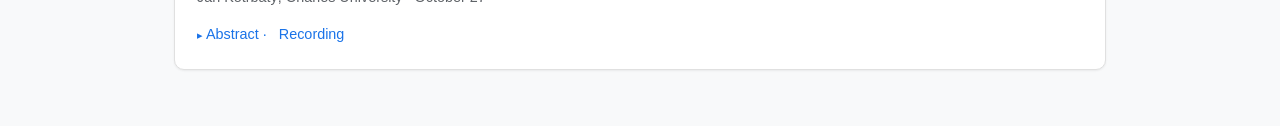
==== commit c014d3d6: "Drop Vancouver from Omer Friedland's talk times Co-Authored-By: Claude Opus 5.5 <noreply@anthropic.c" ====
--- a/colloquium.html
+++ b/colloquium.html
@@ -44,7 +44,7 @@
       <div class="seminar-item">
         <span class="event-status">Upcoming</span>
         <h3 class="event-title">The sharp exponent for the Banach-Mazur distance to the cube</h3>
-        <p class="event-meta">Omer Friedland, Sorbonne Universit&eacute; &middot; November 24, 10:00am Alberta / 8:00am Seattle / 9:00am Vancouver / 11:00am Manitoba, Ontario, US East Coast / 5:00pm CET (Paris) / 6:00pm EET (Israel)</p>
+        <p class="event-meta">Omer Friedland, Sorbonne Universit&eacute; &middot; November 24, 10:00am Alberta / 8:00am Seattle / 11:00am Manitoba, Ontario, US East Coast / 5:00pm CET (Paris) / 6:00pm EET (Israel)</p>
         <details class="abstract-toggle">
           <summary>Abstract</summary>
           <p class="muted">
